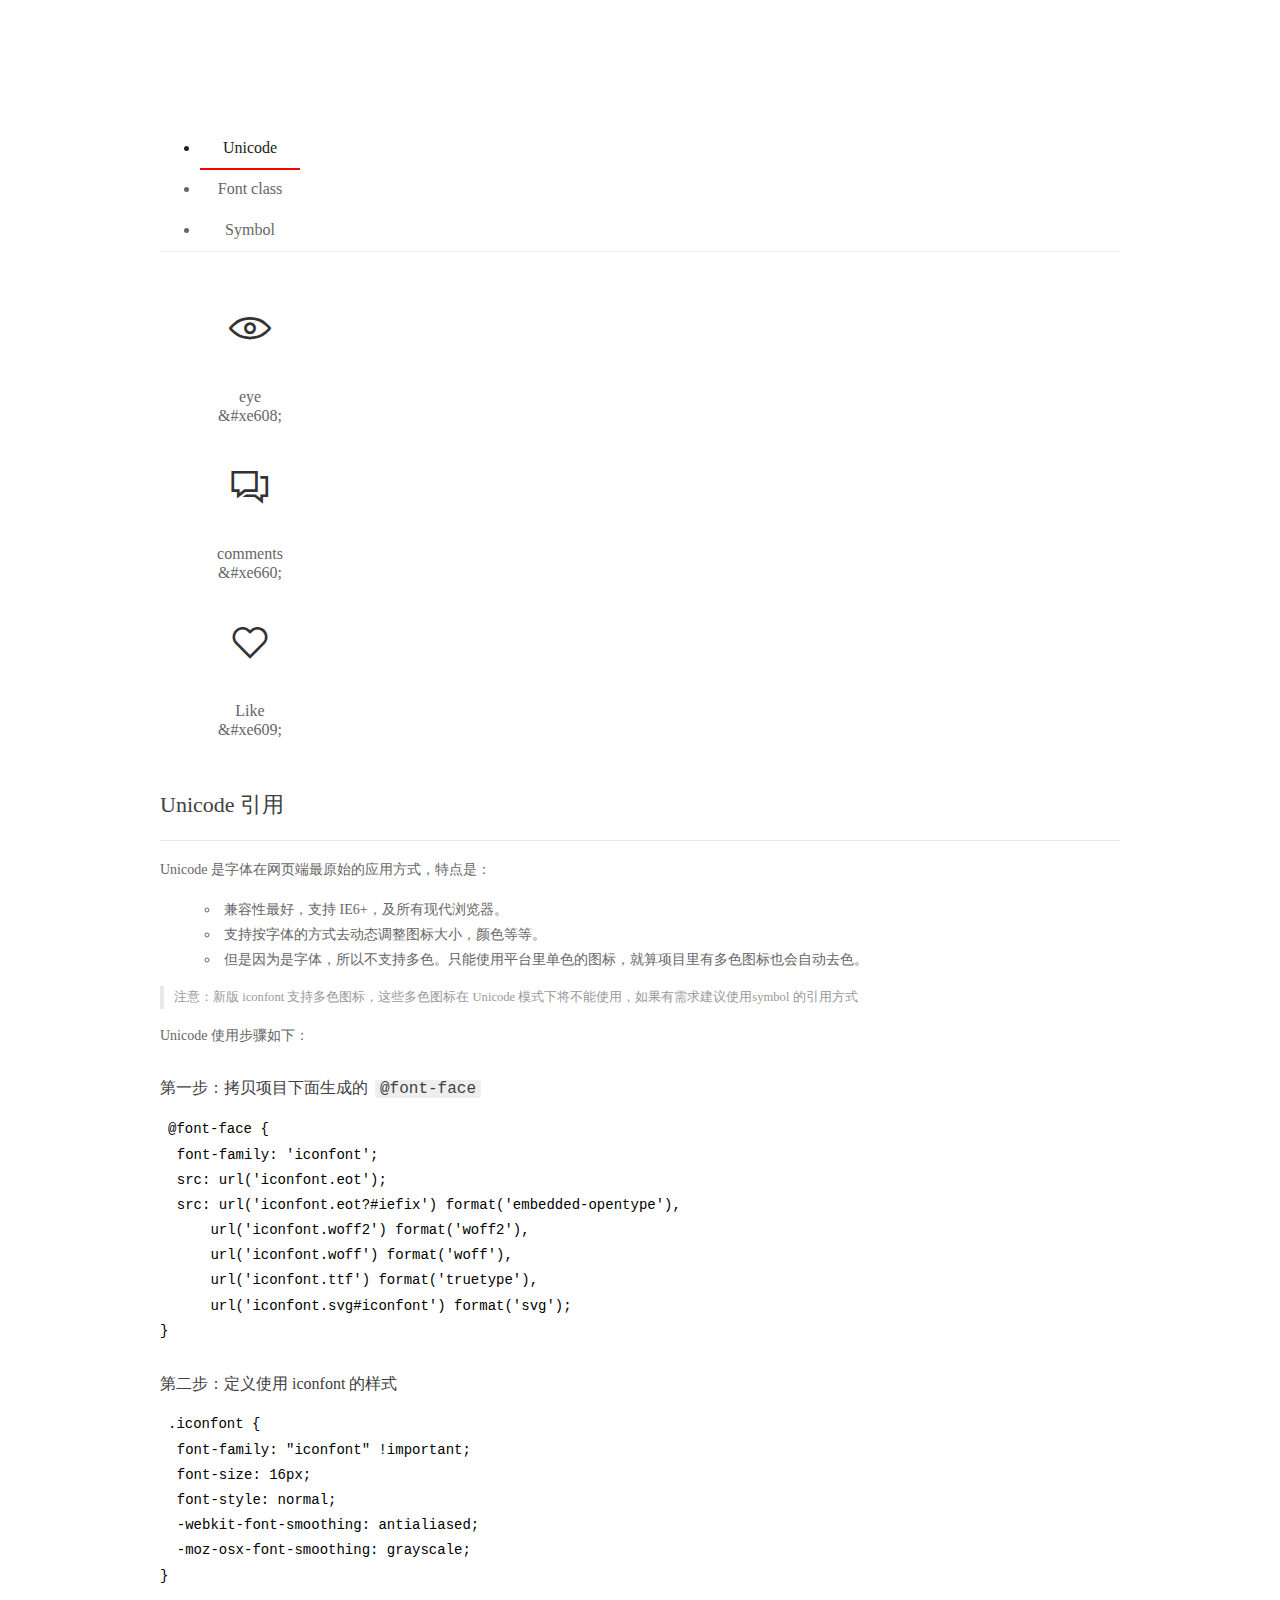
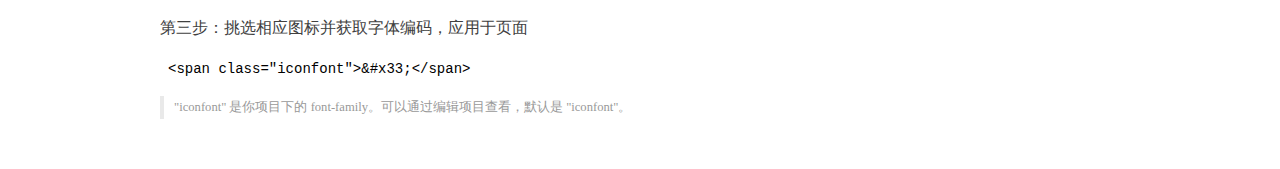
==== assets/fonts/demo_index.html @ 2da34fd3 "第一次提交" ====
<!DOCTYPE html>
<html>
<head>
  <meta charset="utf-8"/>
  <title>IconFont Demo</title>
  <link rel="shortcut icon" href="https://img.alicdn.com/tps/i4/TB1_oz6GVXXXXaFXpXXJDFnIXXX-64-64.ico" type="image/x-icon"/>
  <link rel="stylesheet" href="https://g.alicdn.com/thx/cube/1.3.2/cube.min.css">
  <link rel="stylesheet" href="demo.css">
  <link rel="stylesheet" href="iconfont.css">
  <script src="iconfont.js"></script>
  <!-- jQuery -->
  <script src="https://a1.alicdn.com/oss/uploads/2018/12/26/7bfddb60-08e8-11e9-9b04-53e73bb6408b.js"></script>
  <!-- 代码高亮 -->
  <script src="https://a1.alicdn.com/oss/uploads/2018/12/26/a3f714d0-08e6-11e9-8a15-ebf944d7534c.js"></script>
</head>
<body>
  <div class="main">
    <h1 class="logo"><a href="https://www.iconfont.cn/" title="iconfont 首页" target="_blank">&#xe86b;</a></h1>
    <div class="nav-tabs">
      <ul id="tabs" class="dib-box">
        <li class="dib active"><span>Unicode</span></li>
        <li class="dib"><span>Font class</span></li>
        <li class="dib"><span>Symbol</span></li>
      </ul>
      
    </div>
    <div class="tab-container">
      <div class="content unicode" style="display: block;">
          <ul class="icon_lists dib-box">
          
            <li class="dib">
              <span class="icon iconfont">&#xe608;</span>
                <div class="name">eye</div>
                <div class="code-name">&amp;#xe608;</div>
              </li>
          
            <li class="dib">
              <span class="icon iconfont">&#xe660;</span>
                <div class="name">comments</div>
                <div class="code-name">&amp;#xe660;</div>
              </li>
          
            <li class="dib">
              <span class="icon iconfont">&#xe609;</span>
                <div class="name">Like</div>
                <div class="code-name">&amp;#xe609;</div>
              </li>
          
          </ul>
          <div class="article markdown">
          <h2 id="unicode-">Unicode 引用</h2>
          <hr>

          <p>Unicode 是字体在网页端最原始的应用方式，特点是：</p>
          <ul>
            <li>兼容性最好，支持 IE6+，及所有现代浏览器。</li>
            <li>支持按字体的方式去动态调整图标大小，颜色等等。</li>
            <li>但是因为是字体，所以不支持多色。只能使用平台里单色的图标，就算项目里有多色图标也会自动去色。</li>
          </ul>
          <blockquote>
            <p>注意：新版 iconfont 支持多色图标，这些多色图标在 Unicode 模式下将不能使用，如果有需求建议使用symbol 的引用方式</p>
          </blockquote>
          <p>Unicode 使用步骤如下：</p>
          <h3 id="-font-face">第一步：拷贝项目下面生成的 <code>@font-face</code></h3>
<pre><code class="language-css"
>@font-face {
  font-family: 'iconfont';
  src: url('iconfont.eot');
  src: url('iconfont.eot?#iefix') format('embedded-opentype'),
      url('iconfont.woff2') format('woff2'),
      url('iconfont.woff') format('woff'),
      url('iconfont.ttf') format('truetype'),
      url('iconfont.svg#iconfont') format('svg');
}
</code></pre>
          <h3 id="-iconfont-">第二步：定义使用 iconfont 的样式</h3>
<pre><code class="language-css"
>.iconfont {
  font-family: "iconfont" !important;
  font-size: 16px;
  font-style: normal;
  -webkit-font-smoothing: antialiased;
  -moz-osx-font-smoothing: grayscale;
}
</code></pre>
          <h3 id="-">第三步：挑选相应图标并获取字体编码，应用于页面</h3>
<pre>
<code class="language-html"
>&lt;span class="iconfont"&gt;&amp;#x33;&lt;/span&gt;
</code></pre>
          <blockquote>
            <p>"iconfont" 是你项目下的 font-family。可以通过编辑项目查看，默认是 "iconfont"。</p>
          </blockquote>
          </div>
      </div>
      <div class="content font-class">
        <ul class="icon_lists dib-box">
          
          <li class="dib">
            <span class="icon iconfont icon-eye"></span>
            <div class="name">
              eye
            </div>
            <div class="code-name">.icon-eye
            </div>
          </li>
          
          <li class="dib">
            <span class="icon iconfont icon-comments"></span>
            <div class="name">
              comments
            </div>
            <div class="code-name">.icon-comments
            </div>
          </li>
          
          <li class="dib">
            <span class="icon iconfont icon-Like"></span>
            <div class="name">
              Like
            </div>
            <div class="code-name">.icon-Like
            </div>
          </li>
          
        </ul>
        <div class="article markdown">
        <h2 id="font-class-">font-class 引用</h2>
        <hr>

        <p>font-class 是 Unicode 使用方式的一种变种，主要是解决 Unicode 书写不直观，语意不明确的问题。</p>
        <p>与 Unicode 使用方式相比，具有如下特点：</p>
        <ul>
          <li>兼容性良好，支持 IE8+，及所有现代浏览器。</li>
          <li>相比于 Unicode 语意明确，书写更直观。可以很容易分辨这个 icon 是什么。</li>
          <li>因为使用 class 来定义图标，所以当要替换图标时，只需要修改 class 里面的 Unicode 引用。</li>
          <li>不过因为本质上还是使用的字体，所以多色图标还是不支持的。</li>
        </ul>
        <p>使用步骤如下：</p>
        <h3 id="-fontclass-">第一步：引入项目下面生成的 fontclass 代码：</h3>
<pre><code class="language-html">&lt;link rel="stylesheet" href="./iconfont.css"&gt;
</code></pre>
        <h3 id="-">第二步：挑选相应图标并获取类名，应用于页面：</h3>
<pre><code class="language-html">&lt;span class="iconfont icon-xxx"&gt;&lt;/span&gt;
</code></pre>
        <blockquote>
          <p>"
            iconfont" 是你项目下的 font-family。可以通过编辑项目查看，默认是 "iconfont"。</p>
        </blockquote>
      </div>
      </div>
      <div class="content symbol">
          <ul class="icon_lists dib-box">
          
            <li class="dib">
                <svg class="icon svg-icon" aria-hidden="true">
                  <use xlink:href="#icon-eye"></use>
                </svg>
                <div class="name">eye</div>
                <div class="code-name">#icon-eye</div>
            </li>
          
            <li class="dib">
                <svg class="icon svg-icon" aria-hidden="true">
                  <use xlink:href="#icon-comments"></use>
                </svg>
                <div class="name">comments</div>
                <div class="code-name">#icon-comments</div>
            </li>
          
            <li class="dib">
                <svg class="icon svg-icon" aria-hidden="true">
                  <use xlink:href="#icon-Like"></use>
                </svg>
                <div class="name">Like</div>
                <div class="code-name">#icon-Like</div>
            </li>
          
          </ul>
          <div class="article markdown">
          <h2 id="symbol-">Symbol 引用</h2>
          <hr>

          <p>这是一种全新的使用方式，应该说这才是未来的主流，也是平台目前推荐的用法。相关介绍可以参考这篇<a href="">文章</a>
            这种用法其实是做了一个 SVG 的集合，与另外两种相比具有如下特点：</p>
          <ul>
            <li>支持多色图标了，不再受单色限制。</li>
            <li>通过一些技巧，支持像字体那样，通过 <code>font-size</code>, <code>color</code> 来调整样式。</li>
            <li>兼容性较差，支持 IE9+，及现代浏览器。</li>
            <li>浏览器渲染 SVG 的性能一般，还不如 png。</li>
          </ul>
          <p>使用步骤如下：</p>
          <h3 id="-symbol-">第一步：引入项目下面生成的 symbol 代码：</h3>
<pre><code class="language-html">&lt;script src="./iconfont.js"&gt;&lt;/script&gt;
</code></pre>
          <h3 id="-css-">第二步：加入通用 CSS 代码（引入一次就行）：</h3>
<pre><code class="language-html">&lt;style&gt;
.icon {
  width: 1em;
  height: 1em;
  vertical-align: -0.15em;
  fill: currentColor;
  overflow: hidden;
}
&lt;/style&gt;
</code></pre>
          <h3 id="-">第三步：挑选相应图标并获取类名，应用于页面：</h3>
<pre><code class="language-html">&lt;svg class="icon" aria-hidden="true"&gt;
  &lt;use xlink:href="#icon-xxx"&gt;&lt;/use&gt;
&lt;/svg&gt;
</code></pre>
          </div>
      </div>

    </div>
  </div>
  <script>
  $(document).ready(function () {
      $('.tab-container .content:first').show()

      $('#tabs li').click(function (e) {
        var tabContent = $('.tab-container .content')
        var index = $(this).index()

        if ($(this).hasClass('active')) {
          return
        } else {
          $('#tabs li').removeClass('active')
          $(this).addClass('active')

          tabContent.hide().eq(index).fadeIn()
        }
      })
    })
  </script>
</body>
</html>
---- assets/fonts/demo.css ----
/* Logo 字体 */
@font-face {
  font-family: "iconfont logo";
  src: url('https://at.alicdn.com/t/font_985780_km7mi63cihi.eot?t=1545807318834');
  src: url('https://at.alicdn.com/t/font_985780_km7mi63cihi.eot?t=1545807318834#iefix') format('embedded-opentype'),
    url('https://at.alicdn.com/t/font_985780_km7mi63cihi.woff?t=1545807318834') format('woff'),
    url('https://at.alicdn.com/t/font_985780_km7mi63cihi.ttf?t=1545807318834') format('truetype'),
    url('https://at.alicdn.com/t/font_985780_km7mi63cihi.svg?t=1545807318834#iconfont') format('svg');
}

.logo {
  font-family: "iconfont logo";
  font-size: 160px;
  font-style: normal;
  -webkit-font-smoothing: antialiased;
  -moz-osx-font-smoothing: grayscale;
}

/* tabs */
.nav-tabs {
  position: relative;
}

.nav-tabs .nav-more {
  position: absolute;
  right: 0;
  bottom: 0;
  height: 42px;
  line-height: 42px;
  color: #666;
}

#tabs {
  border-bottom: 1px solid #eee;
}

#tabs li {
  cursor: pointer;
  width: 100px;
  height: 40px;
  line-height: 40px;
  text-align: center;
  font-size: 16px;
  border-bottom: 2px solid transparent;
  position: relative;
  z-index: 1;
  margin-bottom: -1px;
  color: #666;
}


#tabs .active {
  border-bottom-color: #f00;
  color: #222;
}

.tab-container .content {
  display: none;
}

/* 页面布局 */
.main {
  padding: 30px 100px;
  width: 960px;
  margin: 0 auto;
}

.main .logo {
  color: #333;
  text-align: left;
  margin-bottom: 30px;
  line-height: 1;
  height: 110px;
  margin-top: -50px;
  overflow: hidden;
  *zoom: 1;
}

.main .logo a {
  font-size: 160px;
  color: #333;
}

.helps {
  margin-top: 40px;
}

.helps pre {
  padding: 20px;
  margin: 10px 0;
  border: solid 1px #e7e1cd;
  background-color: #fffdef;
  overflow: auto;
}

.icon_lists {
  width: 100% !important;
  overflow: hidden;
  *zoom: 1;
}

.icon_lists li {
  width: 100px;
  margin-bottom: 10px;
  margin-right: 20px;
  text-align: center;
  list-style: none !important;
  cursor: default;
}

.icon_lists li .code-name {
  line-height: 1.2;
}

.icon_lists .icon {
  display: block;
  height: 100px;
  line-height: 100px;
  font-size: 42px;
  margin: 10px auto;
  color: #333;
  -webkit-transition: font-size 0.25s linear, width 0.25s linear;
  -moz-transition: font-size 0.25s linear, width 0.25s linear;
  transition: font-size 0.25s linear, width 0.25s linear;
}

.icon_lists .icon:hover {
  font-size: 100px;
}

.icon_lists .svg-icon {
  /* 通过设置 font-size 来改变图标大小 */
  width: 1em;
  /* 图标和文字相邻时，垂直对齐 */
  vertical-align: -0.15em;
  /* 通过设置 color 来改变 SVG 的颜色/fill */
  fill: currentColor;
  /* path 和 stroke 溢出 viewBox 部分在 IE 下会显示
      normalize.css 中也包含这行 */
  overflow: hidden;
}

.icon_lists li .name,
.icon_lists li .code-name {
  color: #666;
}

/* markdown 样式 */
.markdown {
  color: #666;
  font-size: 14px;
  line-height: 1.8;
}

.highlight {
  line-height: 1.5;
}

.markdown img {
  vertical-align: middle;
  max-width: 100%;
}

.markdown h1 {
  color: #404040;
  font-weight: 500;
  line-height: 40px;
  margin-bottom: 24px;
}

.markdown h2,
.markdown h3,
.markdown h4,
.markdown h5,
.markdown h6 {
  color: #404040;
  margin: 1.6em 0 0.6em 0;
  font-weight: 500;
  clear: both;
}

.markdown h1 {
  font-size: 28px;
}

.markdown h2 {
  font-size: 22px;
}

.markdown h3 {
  font-size: 16px;
}

.markdown h4 {
  font-size: 14px;
}

.markdown h5 {
  font-size: 12px;
}

.markdown h6 {
  font-size: 12px;
}

.markdown hr {
  height: 1px;
  border: 0;
  background: #e9e9e9;
  margin: 16px 0;
  clear: both;
}

.markdown p {
  margin: 1em 0;
}

.markdown>p,
.markdown>blockquote,
.markdown>.highlight,
.markdown>ol,
.markdown>ul {
  width: 80%;
}

.markdown ul>li {
  list-style: circle;
}

.markdown>ul li,
.markdown blockquote ul>li {
  margin-left: 20px;
  padding-left: 4px;
}

.markdown>ul li p,
.markdown>ol li p {
  margin: 0.6em 0;
}

.markdown ol>li {
  list-style: decimal;
}

.markdown>ol li,
.markdown blockquote ol>li {
  margin-left: 20px;
  padding-left: 4px;
}

.markdown code {
  margin: 0 3px;
  padding: 0 5px;
  background: #eee;
  border-radius: 3px;
}

.markdown strong,
.markdown b {
  font-weight: 600;
}

.markdown>table {
  border-collapse: collapse;
  border-spacing: 0px;
  empty-cells: show;
  border: 1px solid #e9e9e9;
  width: 95%;
  margin-bottom: 24px;
}

.markdown>table th {
  white-space: nowrap;
  color: #333;
  font-weight: 600;
}

.markdown>table th,
.markdown>table td {
  border: 1px solid #e9e9e9;
  padding: 8px 16px;
  text-align: left;
}

.markdown>table th {
  background: #F7F7F7;
}

.markdown blockquote {
  font-size: 90%;
  color: #999;
  border-left: 4px solid #e9e9e9;
  padding-left: 0.8em;
  margin: 1em 0;
}

.markdown blockquote p {
  margin: 0;
}

.markdown .anchor {
  opacity: 0;
  transition: opacity 0.3s ease;
  margin-left: 8px;
}

.markdown .waiting {
  color: #ccc;
}

.markdown h1:hover .anchor,
.markdown h2:hover .anchor,
.markdown h3:hover .anchor,
.markdown h4:hover .anchor,
.markdown h5:hover .anchor,
.markdown h6:hover .anchor {
  opacity: 1;
  display: inline-block;
}

.markdown>br,
.markdown>p>br {
  clear: both;
}


.hljs {
  display: block;
  background: white;
  padding: 0.5em;
  color: #333333;
  overflow-x: auto;
}

.hljs-comment,
.hljs-meta {
  color: #969896;
}

.hljs-string,
.hljs-variable,
.hljs-template-variable,
.hljs-strong,
.hljs-emphasis,
.hljs-quote {
  color: #df5000;
}

.hljs-keyword,
.hljs-selector-tag,
.hljs-type {
  color: #a71d5d;
}

.hljs-literal,
.hljs-symbol,
.hljs-bullet,
.hljs-attribute {
  color: #0086b3;
}

.hljs-section,
.hljs-name {
  color: #63a35c;
}

.hljs-tag {
  color: #333333;
}

.hljs-title,
.hljs-attr,
.hljs-selector-id,
.hljs-selector-class,
.hljs-selector-attr,
.hljs-selector-pseudo {
  color: #795da3;
}

.hljs-addition {
  color: #55a532;
  background-color: #eaffea;
}

.hljs-deletion {
  color: #bd2c00;
  background-color: #ffecec;
}

.hljs-link {
  text-decoration: underline;
}

/* 代码高亮 */
/* PrismJS 1.15.0
https://prismjs.com/download.html#themes=prism&languages=markup+css+clike+javascript */
/**
 * prism.js default theme for JavaScript, CSS and HTML
 * Based on dabblet (http://dabblet.com)
 * @author Lea Verou
 */
code[class*="language-"],
pre[class*="language-"] {
  color: black;
  background: none;
  text-shadow: 0 1px white;
  font-family: Consolas, Monaco, 'Andale Mono', 'Ubuntu Mono', monospace;
  text-align: left;
  white-space: pre;
  word-spacing: normal;
  word-break: normal;
  word-wrap: normal;
  line-height: 1.5;

  -moz-tab-size: 4;
  -o-tab-size: 4;
  tab-size: 4;

  -webkit-hyphens: none;
  -moz-hyphens: none;
  -ms-hyphens: none;
  hyphens: none;
}

pre[class*="language-"]::-moz-selection,
pre[class*="language-"] ::-moz-selection,
code[class*="language-"]::-moz-selection,
code[class*="language-"] ::-moz-selection {
  text-shadow: none;
  background: #b3d4fc;
}

pre[class*="language-"]::selection,
pre[class*="language-"] ::selection,
code[class*="language-"]::selection,
code[class*="language-"] ::selection {
  text-shadow: none;
  background: #b3d4fc;
}

@media print {

  code[class*="language-"],
  pre[class*="language-"] {
    text-shadow: none;
  }
}

/* Code blocks */
pre[class*="language-"] {
  padding: 1em;
  margin: .5em 0;
  overflow: auto;
}

:not(pre)>code[class*="language-"],
pre[class*="language-"] {
  background: #f5f2f0;
}

/* Inline code */
:not(pre)>code[class*="language-"] {
  padding: .1em;
  border-radius: .3em;
  white-space: normal;
}

.token.comment,
.token.prolog,
.token.doctype,
.token.cdata {
  color: slategray;
}

.token.punctuation {
  color: #999;
}

.namespace {
  opacity: .7;
}

.token.property,
.token.tag,
.token.boolean,
.token.number,
.token.constant,
.token.symbol,
.token.deleted {
  color: #905;
}

.token.selector,
.token.attr-name,
.token.string,
.token.char,
.token.builtin,
.token.inserted {
  color: #690;
}

.token.operator,
.token.entity,
.token.url,
.language-css .token.string,
.style .token.string {
  color: #9a6e3a;
  background: hsla(0, 0%, 100%, .5);
}

.token.atrule,
.token.attr-value,
.token.keyword {
  color: #07a;
}

.token.function,
.token.class-name {
  color: #DD4A68;
}

.token.regex,
.token.important,
.token.variable {
  color: #e90;
}

.token.important,
.token.bold {
  font-weight: bold;
}

.token.italic {
  font-style: italic;
}

.token.entity {
  cursor: help;
}
---- assets/fonts/iconfont.css ----
@font-face {font-family: "iconfont";
  src: url('iconfont.eot?t=1608879744241'); /* IE9 */
  src: url('iconfont.eot?t=1608879744241#iefix') format('embedded-opentype'), /* IE6-IE8 */
  url('[data-uri]') format('woff2'),
  url('iconfont.woff?t=1608879744241') format('woff'),
  url('iconfont.ttf?t=1608879744241') format('truetype'), /* chrome, firefox, opera, Safari, Android, iOS 4.2+ */
  url('iconfont.svg?t=1608879744241#iconfont') format('svg'); /* iOS 4.1- */
}

.iconfont {
  font-family: "iconfont" !important;
  font-size: 16px;
  font-style: normal;
  -webkit-font-smoothing: antialiased;
  -moz-osx-font-smoothing: grayscale;
}

.icon-eye:before {
  content: "\e608";
}

.icon-comments:before {
  content: "\e660";
}

.icon-Like:before {
  content: "\e609";
}
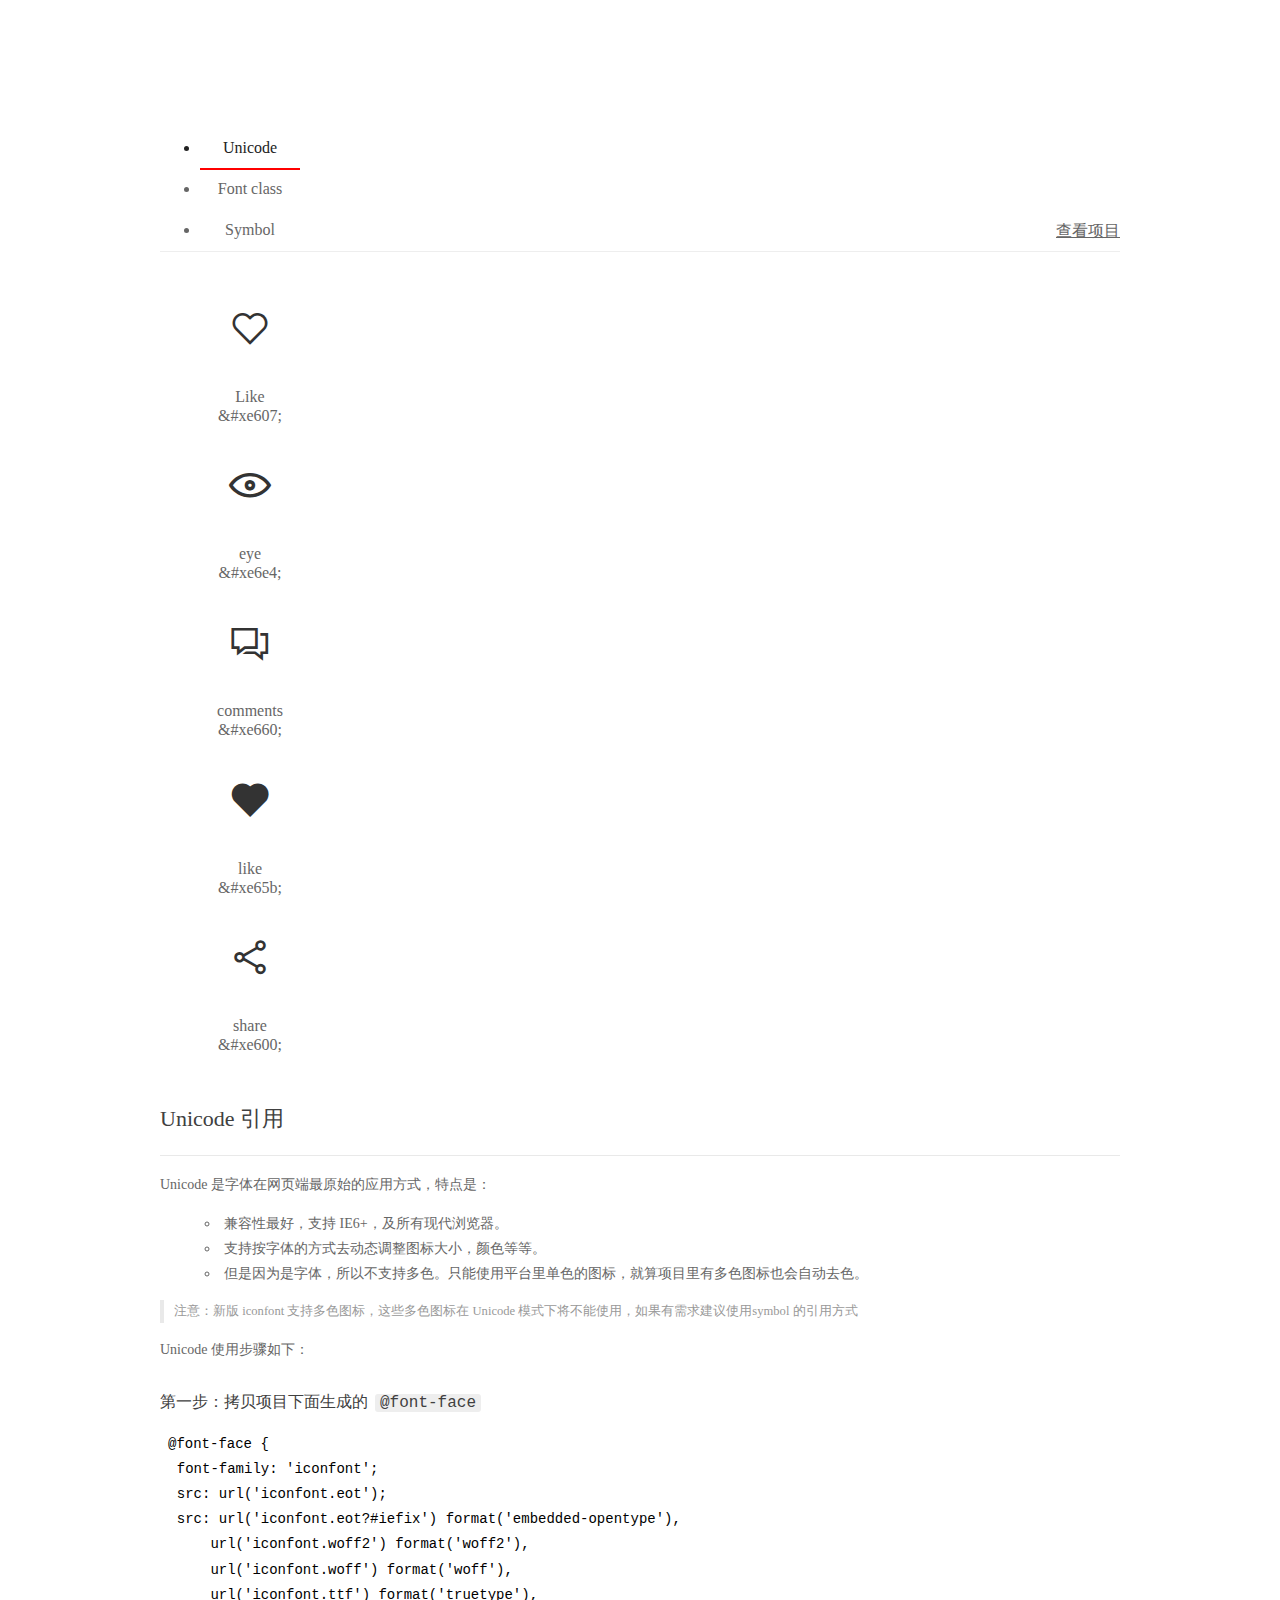
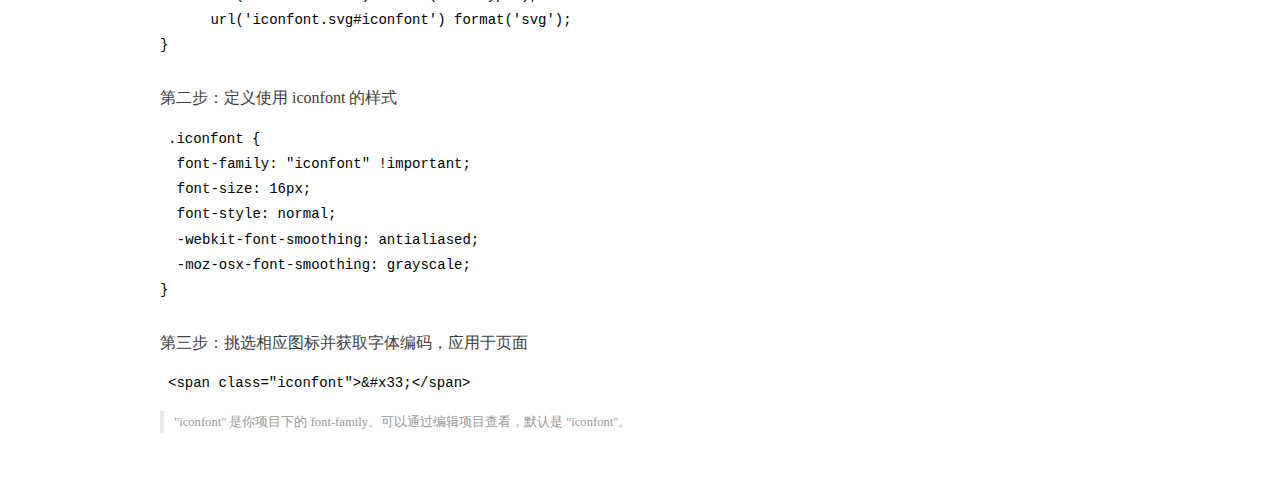
==== commit ca1026ee: "修改图标等等" ====
--- a/assets/fonts/demo_index.html
+++ b/assets/fonts/demo_index.html
@@ -3,7 +3,8 @@
 <head>
   <meta charset="utf-8"/>
   <title>IconFont Demo</title>
-  <link rel="shortcut icon" href="https://img.alicdn.com/tps/i4/TB1_oz6GVXXXXaFXpXXJDFnIXXX-64-64.ico" type="image/x-icon"/>
+  <link rel="shortcut icon" href="//img.alicdn.com/imgextra/i2/O1CN01ZyAlrn1MwaMhqz36G_!!6000000001499-73-tps-64-64.ico" type="image/x-icon"/>
+  <link rel="icon" type="image/svg+xml" href="//img.alicdn.com/imgextra/i4/O1CN01EYTRnJ297D6vehehJ_!!6000000008020-55-tps-64-64.svg"/>
   <link rel="stylesheet" href="https://g.alicdn.com/thx/cube/1.3.2/cube.min.css">
   <link rel="stylesheet" href="demo.css">
   <link rel="stylesheet" href="iconfont.css">
@@ -23,15 +24,23 @@
         <li class="dib"><span>Symbol</span></li>
       </ul>
       
+      <a href="https://www.iconfont.cn/manage/index?manage_type=myprojects&projectId=2456921" target="_blank" class="nav-more">查看项目</a>
+      
     </div>
     <div class="tab-container">
       <div class="content unicode" style="display: block;">
           <ul class="icon_lists dib-box">
           
             <li class="dib">
-              <span class="icon iconfont">&#xe608;</span>
+              <span class="icon iconfont">&#xe607;</span>
+                <div class="name">Like</div>
+                <div class="code-name">&amp;#xe607;</div>
+              </li>
+          
+            <li class="dib">
+              <span class="icon iconfont">&#xe6e4;</span>
                 <div class="name">eye</div>
-                <div class="code-name">&amp;#xe608;</div>
+                <div class="code-name">&amp;#xe6e4;</div>
               </li>
           
             <li class="dib">
@@ -41,9 +50,15 @@
               </li>
           
             <li class="dib">
-              <span class="icon iconfont">&#xe609;</span>
-                <div class="name">Like</div>
-                <div class="code-name">&amp;#xe609;</div>
+              <span class="icon iconfont">&#xe65b;</span>
+                <div class="name">like</div>
+                <div class="code-name">&amp;#xe65b;</div>
+              </li>
+          
+            <li class="dib">
+              <span class="icon iconfont">&#xe600;</span>
+                <div class="name">share</div>
+                <div class="code-name">&amp;#xe600;</div>
               </li>
           
           </ul>
@@ -97,6 +112,15 @@
         <ul class="icon_lists dib-box">
           
           <li class="dib">
+            <span class="icon iconfont icon-Like"></span>
+            <div class="name">
+              Like
+            </div>
+            <div class="code-name">.icon-Like
+            </div>
+          </li>
+          
+          <li class="dib">
             <span class="icon iconfont icon-eye"></span>
             <div class="name">
               eye
@@ -115,11 +139,20 @@
           </li>
           
           <li class="dib">
-            <span class="icon iconfont icon-Like"></span>
-            <div class="name">
-              Like
-            </div>
-            <div class="code-name">.icon-Like
+            <span class="icon iconfont icon-like_1"></span>
+            <div class="name">
+              like
+            </div>
+            <div class="code-name">.icon-like_1
+            </div>
+          </li>
+          
+          <li class="dib">
+            <span class="icon iconfont icon-share"></span>
+            <div class="name">
+              share
+            </div>
+            <div class="code-name">.icon-share
             </div>
           </li>
           
@@ -154,6 +187,14 @@
           
             <li class="dib">
                 <svg class="icon svg-icon" aria-hidden="true">
+                  <use xlink:href="#icon-Like"></use>
+                </svg>
+                <div class="name">Like</div>
+                <div class="code-name">#icon-Like</div>
+            </li>
+          
+            <li class="dib">
+                <svg class="icon svg-icon" aria-hidden="true">
                   <use xlink:href="#icon-eye"></use>
                 </svg>
                 <div class="name">eye</div>
@@ -170,10 +211,18 @@
           
             <li class="dib">
                 <svg class="icon svg-icon" aria-hidden="true">
-                  <use xlink:href="#icon-Like"></use>
-                </svg>
-                <div class="name">Like</div>
-                <div class="code-name">#icon-Like</div>
+                  <use xlink:href="#icon-like_1"></use>
+                </svg>
+                <div class="name">like</div>
+                <div class="code-name">#icon-like_1</div>
+            </li>
+          
+            <li class="dib">
+                <svg class="icon svg-icon" aria-hidden="true">
+                  <use xlink:href="#icon-share"></use>
+                </svg>
+                <div class="name">share</div>
+                <div class="code-name">#icon-share</div>
             </li>
           
           </ul>
--- a/assets/fonts/iconfont.css
+++ b/assets/fonts/iconfont.css
@@ -1,10 +1,10 @@
 @font-face {font-family: "iconfont";
-  src: url('iconfont.eot?t=1608879744241'); /* IE9 */
-  src: url('iconfont.eot?t=1608879744241#iefix') format('embedded-opentype'), /* IE6-IE8 */
-  url('[data-uri]') format('woff2'),
-  url('iconfont.woff?t=1608879744241') format('woff'),
-  url('iconfont.ttf?t=1608879744241') format('truetype'), /* chrome, firefox, opera, Safari, Android, iOS 4.2+ */
-  url('iconfont.svg?t=1608879744241#iconfont') format('svg'); /* iOS 4.1- */
+  src: url('iconfont.eot?t=1617171184835'); /* IE9 */
+  src: url('iconfont.eot?t=1617171184835#iefix') format('embedded-opentype'), /* IE6-IE8 */
+  url('[data-uri]') format('woff2'),
+  url('iconfont.woff?t=1617171184835') format('woff'),
+  url('iconfont.ttf?t=1617171184835') format('truetype'), /* chrome, firefox, opera, Safari, Android, iOS 4.2+ */
+  url('iconfont.svg?t=1617171184835#iconfont') format('svg'); /* iOS 4.1- */
 }
 
 .iconfont {
@@ -15,15 +15,23 @@
   -moz-osx-font-smoothing: grayscale;
 }
 
+.icon-Like:before {
+  content: "\e607";
+}
+
 .icon-eye:before {
-  content: "\e608";
+  content: "\e6e4";
 }
 
 .icon-comments:before {
   content: "\e660";
 }
 
-.icon-Like:before {
-  content: "\e609";
+.icon-like_1:before {
+  content: "\e65b";
 }
 
+.icon-share:before {
+  content: "\e600";
+}
+
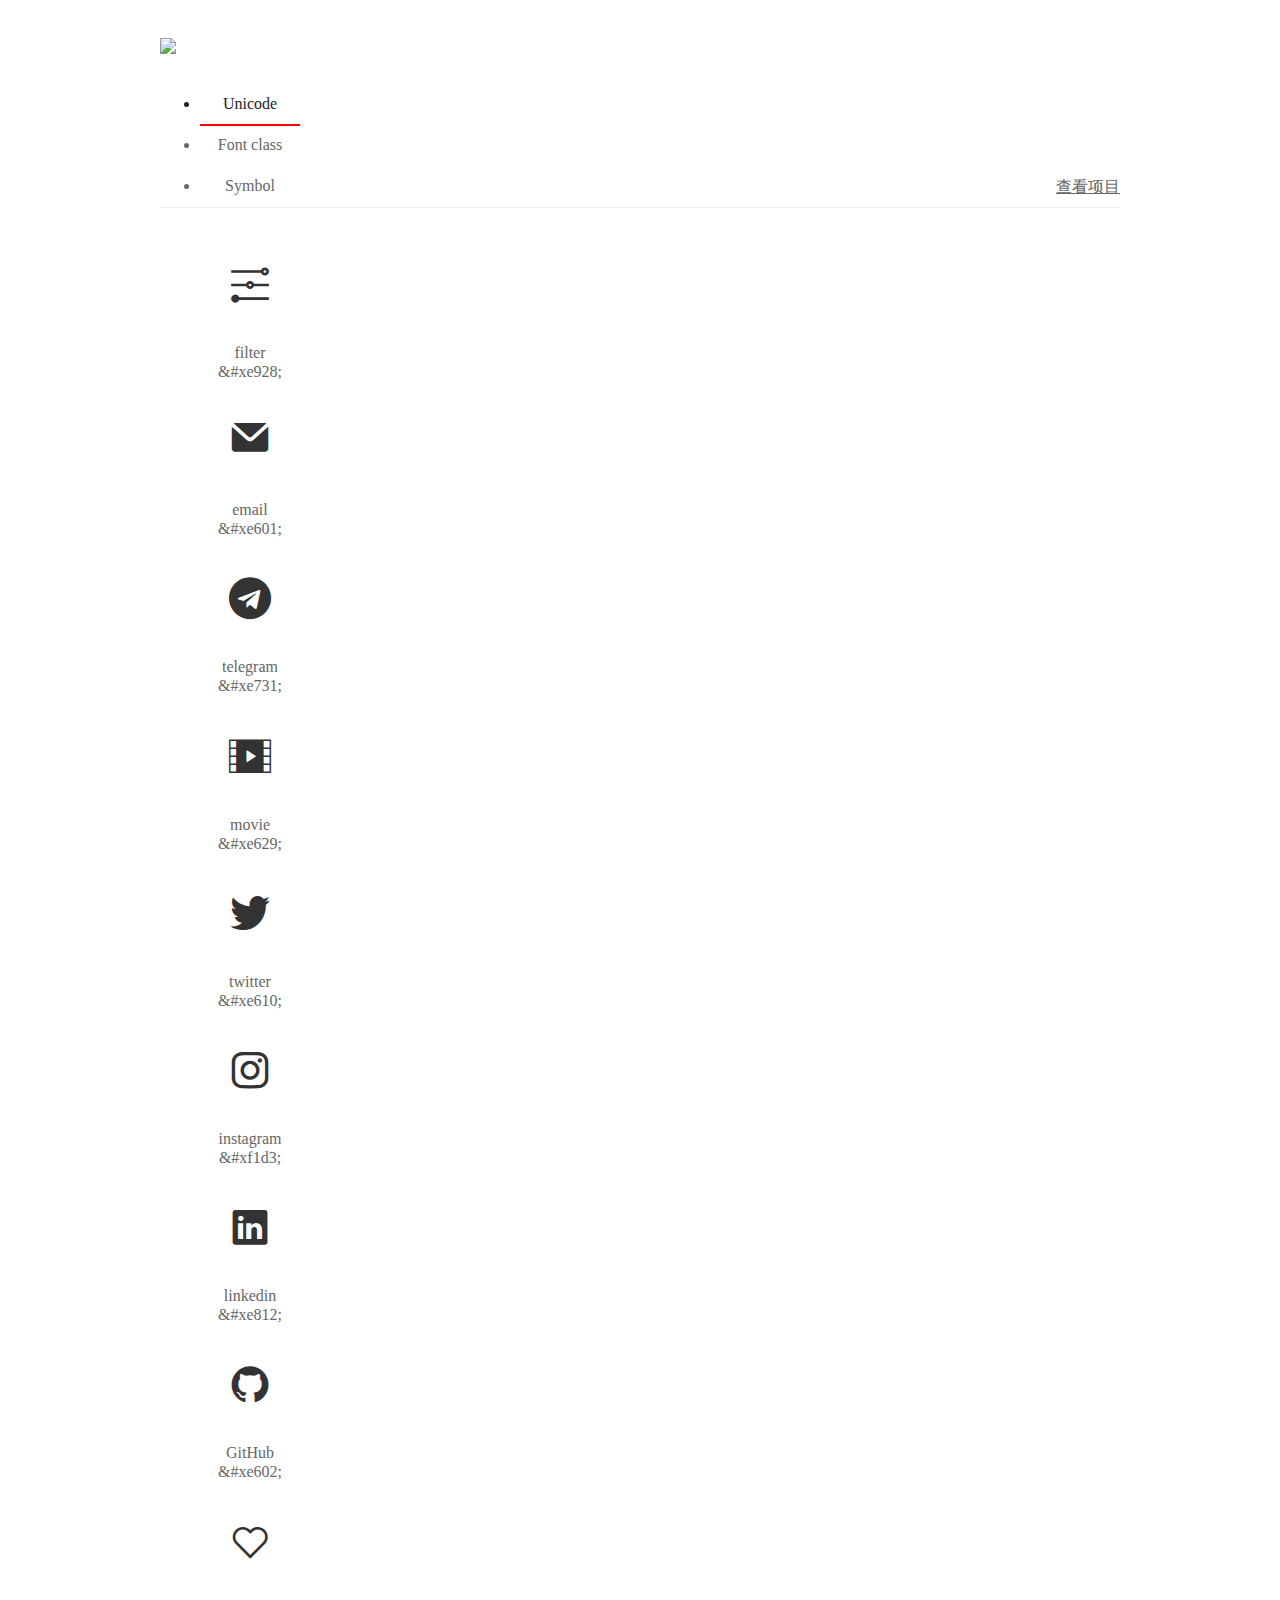
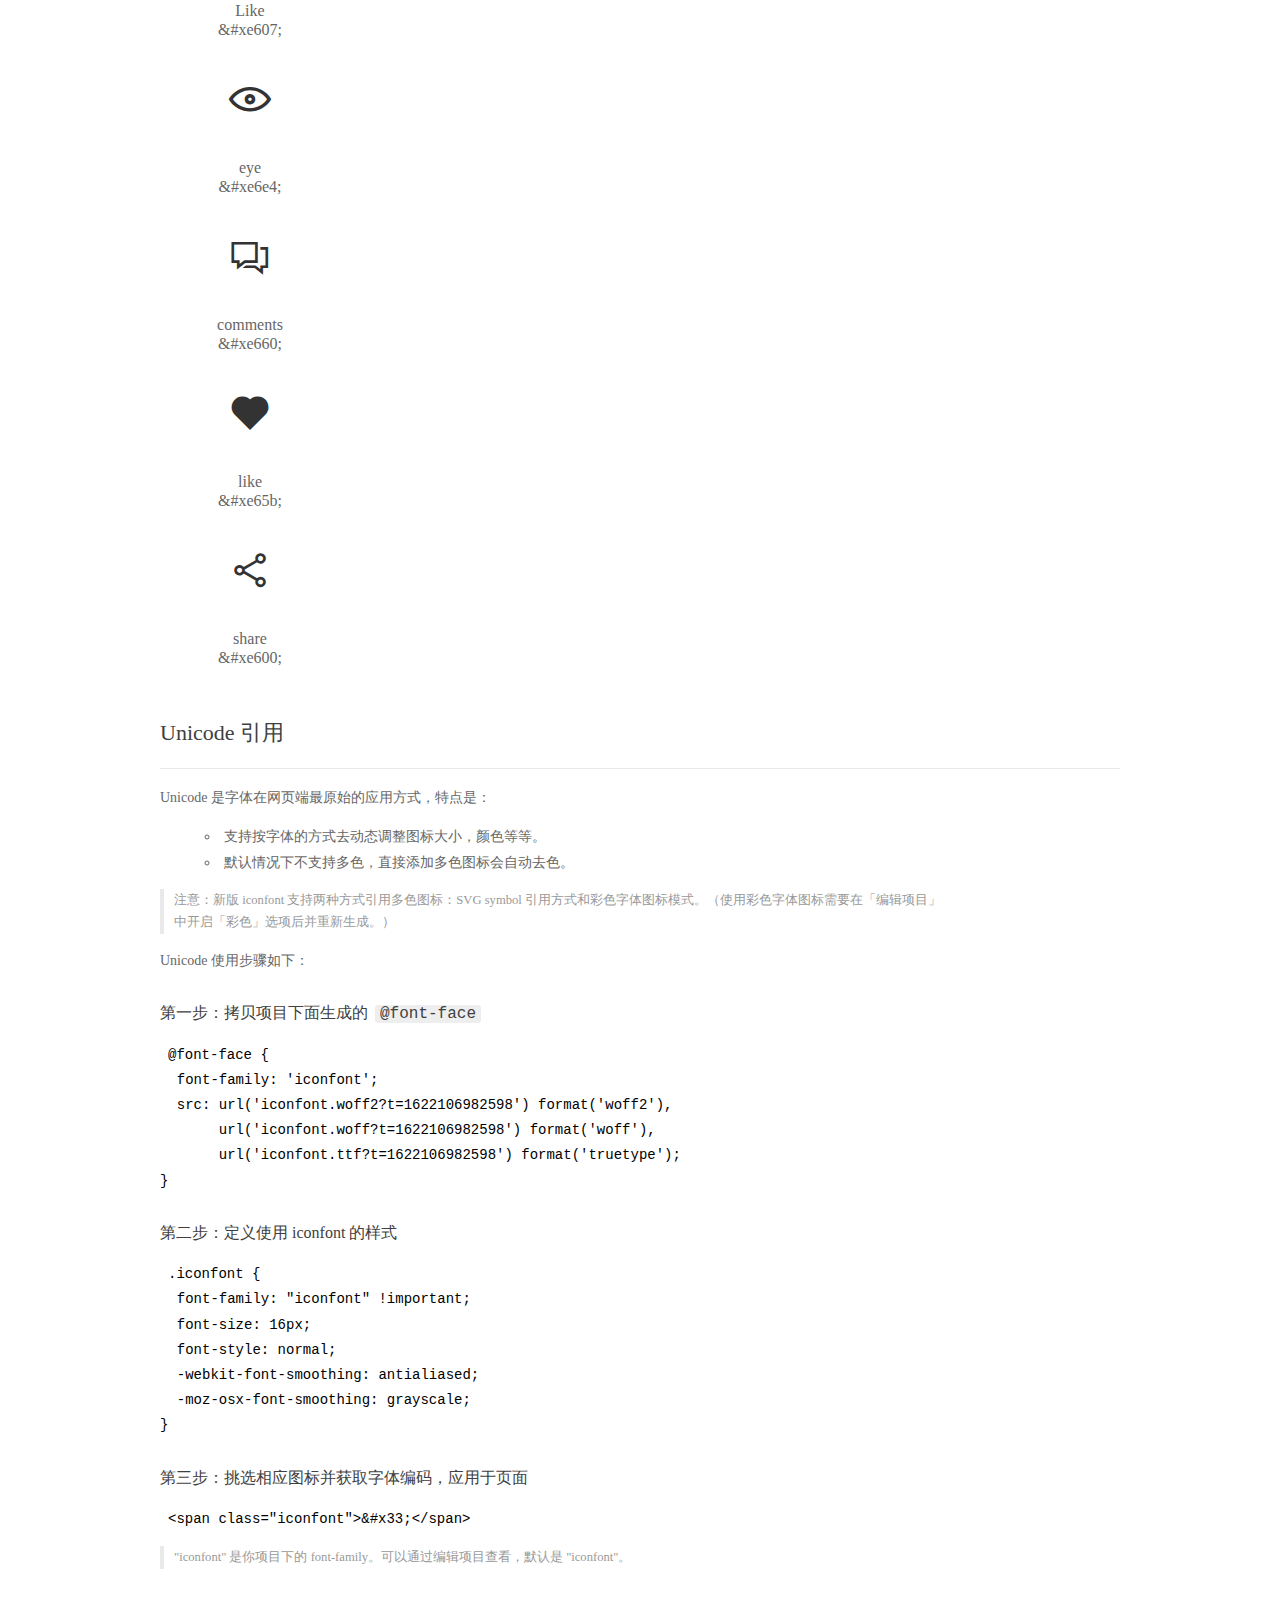
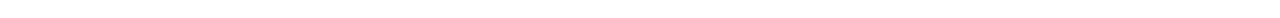
==== commit 64c26792: "修改部分图标及添加关于页面部分功能" ====
--- a/assets/fonts/demo_index.html
+++ b/assets/fonts/demo_index.html
@@ -2,7 +2,7 @@
 <html>
 <head>
   <meta charset="utf-8"/>
-  <title>IconFont Demo</title>
+  <title>iconfont Demo</title>
   <link rel="shortcut icon" href="//img.alicdn.com/imgextra/i2/O1CN01ZyAlrn1MwaMhqz36G_!!6000000001499-73-tps-64-64.ico" type="image/x-icon"/>
   <link rel="icon" type="image/svg+xml" href="//img.alicdn.com/imgextra/i4/O1CN01EYTRnJ297D6vehehJ_!!6000000008020-55-tps-64-64.svg"/>
   <link rel="stylesheet" href="https://g.alicdn.com/thx/cube/1.3.2/cube.min.css">
@@ -13,10 +13,33 @@
   <script src="https://a1.alicdn.com/oss/uploads/2018/12/26/7bfddb60-08e8-11e9-9b04-53e73bb6408b.js"></script>
   <!-- 代码高亮 -->
   <script src="https://a1.alicdn.com/oss/uploads/2018/12/26/a3f714d0-08e6-11e9-8a15-ebf944d7534c.js"></script>
+  <style>
+    .main .logo {
+      margin-top: 0;
+      height: auto;
+    }
+
+    .main .logo a {
+      display: flex;
+      align-items: center;
+    }
+
+    .main .logo .sub-title {
+      margin-left: 0.5em;
+      font-size: 22px;
+      color: #fff;
+      background: linear-gradient(-45deg, #3967FF, #B500FE);
+      -webkit-background-clip: text;
+      -webkit-text-fill-color: transparent;
+    }
+  </style>
 </head>
 <body>
   <div class="main">
-    <h1 class="logo"><a href="https://www.iconfont.cn/" title="iconfont 首页" target="_blank">&#xe86b;</a></h1>
+    <h1 class="logo"><a href="https://www.iconfont.cn/" title="iconfont 首页" target="_blank">
+      <img width="200" src="https://img.alicdn.com/imgextra/i3/O1CN01Mn65HV1FfSEzR6DKv_!!6000000000514-55-tps-228-59.svg">
+      
+    </a></h1>
     <div class="nav-tabs">
       <ul id="tabs" class="dib-box">
         <li class="dib active"><span>Unicode</span></li>
@@ -32,6 +55,54 @@
           <ul class="icon_lists dib-box">
           
             <li class="dib">
+              <span class="icon iconfont">&#xe928;</span>
+                <div class="name">filter</div>
+                <div class="code-name">&amp;#xe928;</div>
+              </li>
+          
+            <li class="dib">
+              <span class="icon iconfont">&#xe601;</span>
+                <div class="name">email</div>
+                <div class="code-name">&amp;#xe601;</div>
+              </li>
+          
+            <li class="dib">
+              <span class="icon iconfont">&#xe731;</span>
+                <div class="name">telegram</div>
+                <div class="code-name">&amp;#xe731;</div>
+              </li>
+          
+            <li class="dib">
+              <span class="icon iconfont">&#xe629;</span>
+                <div class="name">movie</div>
+                <div class="code-name">&amp;#xe629;</div>
+              </li>
+          
+            <li class="dib">
+              <span class="icon iconfont">&#xe610;</span>
+                <div class="name">twitter</div>
+                <div class="code-name">&amp;#xe610;</div>
+              </li>
+          
+            <li class="dib">
+              <span class="icon iconfont">&#xf1d3;</span>
+                <div class="name">instagram</div>
+                <div class="code-name">&amp;#xf1d3;</div>
+              </li>
+          
+            <li class="dib">
+              <span class="icon iconfont">&#xe812;</span>
+                <div class="name">linkedin</div>
+                <div class="code-name">&amp;#xe812;</div>
+              </li>
+          
+            <li class="dib">
+              <span class="icon iconfont">&#xe602;</span>
+                <div class="name">GitHub</div>
+                <div class="code-name">&amp;#xe602;</div>
+              </li>
+          
+            <li class="dib">
               <span class="icon iconfont">&#xe607;</span>
                 <div class="name">Like</div>
                 <div class="code-name">&amp;#xe607;</div>
@@ -68,24 +139,20 @@
 
           <p>Unicode 是字体在网页端最原始的应用方式，特点是：</p>
           <ul>
-            <li>兼容性最好，支持 IE6+，及所有现代浏览器。</li>
             <li>支持按字体的方式去动态调整图标大小，颜色等等。</li>
-            <li>但是因为是字体，所以不支持多色。只能使用平台里单色的图标，就算项目里有多色图标也会自动去色。</li>
+            <li>默认情况下不支持多色，直接添加多色图标会自动去色。</li>
           </ul>
           <blockquote>
-            <p>注意：新版 iconfont 支持多色图标，这些多色图标在 Unicode 模式下将不能使用，如果有需求建议使用symbol 的引用方式</p>
+            <p>注意：新版 iconfont 支持两种方式引用多色图标：SVG symbol 引用方式和彩色字体图标模式。（使用彩色字体图标需要在「编辑项目」中开启「彩色」选项后并重新生成。）</p>
           </blockquote>
           <p>Unicode 使用步骤如下：</p>
           <h3 id="-font-face">第一步：拷贝项目下面生成的 <code>@font-face</code></h3>
 <pre><code class="language-css"
 >@font-face {
   font-family: 'iconfont';
-  src: url('iconfont.eot');
-  src: url('iconfont.eot?#iefix') format('embedded-opentype'),
-      url('iconfont.woff2') format('woff2'),
-      url('iconfont.woff') format('woff'),
-      url('iconfont.ttf') format('truetype'),
-      url('iconfont.svg#iconfont') format('svg');
+  src: url('iconfont.woff2?t=1622106982598') format('woff2'),
+       url('iconfont.woff?t=1622106982598') format('woff'),
+       url('iconfont.ttf?t=1622106982598') format('truetype');
 }
 </code></pre>
           <h3 id="-iconfont-">第二步：定义使用 iconfont 的样式</h3>
@@ -112,6 +179,78 @@
         <ul class="icon_lists dib-box">
           
           <li class="dib">
+            <span class="icon iconfont icon-filter"></span>
+            <div class="name">
+              filter
+            </div>
+            <div class="code-name">.icon-filter
+            </div>
+          </li>
+          
+          <li class="dib">
+            <span class="icon iconfont icon-email"></span>
+            <div class="name">
+              email
+            </div>
+            <div class="code-name">.icon-email
+            </div>
+          </li>
+          
+          <li class="dib">
+            <span class="icon iconfont icon-telegram"></span>
+            <div class="name">
+              telegram
+            </div>
+            <div class="code-name">.icon-telegram
+            </div>
+          </li>
+          
+          <li class="dib">
+            <span class="icon iconfont icon-movie"></span>
+            <div class="name">
+              movie
+            </div>
+            <div class="code-name">.icon-movie
+            </div>
+          </li>
+          
+          <li class="dib">
+            <span class="icon iconfont icon-twitter"></span>
+            <div class="name">
+              twitter
+            </div>
+            <div class="code-name">.icon-twitter
+            </div>
+          </li>
+          
+          <li class="dib">
+            <span class="icon iconfont icon-instagram"></span>
+            <div class="name">
+              instagram
+            </div>
+            <div class="code-name">.icon-instagram
+            </div>
+          </li>
+          
+          <li class="dib">
+            <span class="icon iconfont icon-linkedin"></span>
+            <div class="name">
+              linkedin
+            </div>
+            <div class="code-name">.icon-linkedin
+            </div>
+          </li>
+          
+          <li class="dib">
+            <span class="icon iconfont icon-GitHub"></span>
+            <div class="name">
+              GitHub
+            </div>
+            <div class="code-name">.icon-GitHub
+            </div>
+          </li>
+          
+          <li class="dib">
             <span class="icon iconfont icon-Like"></span>
             <div class="name">
               Like
@@ -164,10 +303,8 @@
         <p>font-class 是 Unicode 使用方式的一种变种，主要是解决 Unicode 书写不直观，语意不明确的问题。</p>
         <p>与 Unicode 使用方式相比，具有如下特点：</p>
         <ul>
-          <li>兼容性良好，支持 IE8+，及所有现代浏览器。</li>
           <li>相比于 Unicode 语意明确，书写更直观。可以很容易分辨这个 icon 是什么。</li>
           <li>因为使用 class 来定义图标，所以当要替换图标时，只需要修改 class 里面的 Unicode 引用。</li>
-          <li>不过因为本质上还是使用的字体，所以多色图标还是不支持的。</li>
         </ul>
         <p>使用步骤如下：</p>
         <h3 id="-fontclass-">第一步：引入项目下面生成的 fontclass 代码：</h3>
@@ -184,6 +321,70 @@
       </div>
       <div class="content symbol">
           <ul class="icon_lists dib-box">
+          
+            <li class="dib">
+                <svg class="icon svg-icon" aria-hidden="true">
+                  <use xlink:href="#icon-filter"></use>
+                </svg>
+                <div class="name">filter</div>
+                <div class="code-name">#icon-filter</div>
+            </li>
+          
+            <li class="dib">
+                <svg class="icon svg-icon" aria-hidden="true">
+                  <use xlink:href="#icon-email"></use>
+                </svg>
+                <div class="name">email</div>
+                <div class="code-name">#icon-email</div>
+            </li>
+          
+            <li class="dib">
+                <svg class="icon svg-icon" aria-hidden="true">
+                  <use xlink:href="#icon-telegram"></use>
+                </svg>
+                <div class="name">telegram</div>
+                <div class="code-name">#icon-telegram</div>
+            </li>
+          
+            <li class="dib">
+                <svg class="icon svg-icon" aria-hidden="true">
+                  <use xlink:href="#icon-movie"></use>
+                </svg>
+                <div class="name">movie</div>
+                <div class="code-name">#icon-movie</div>
+            </li>
+          
+            <li class="dib">
+                <svg class="icon svg-icon" aria-hidden="true">
+                  <use xlink:href="#icon-twitter"></use>
+                </svg>
+                <div class="name">twitter</div>
+                <div class="code-name">#icon-twitter</div>
+            </li>
+          
+            <li class="dib">
+                <svg class="icon svg-icon" aria-hidden="true">
+                  <use xlink:href="#icon-instagram"></use>
+                </svg>
+                <div class="name">instagram</div>
+                <div class="code-name">#icon-instagram</div>
+            </li>
+          
+            <li class="dib">
+                <svg class="icon svg-icon" aria-hidden="true">
+                  <use xlink:href="#icon-linkedin"></use>
+                </svg>
+                <div class="name">linkedin</div>
+                <div class="code-name">#icon-linkedin</div>
+            </li>
+          
+            <li class="dib">
+                <svg class="icon svg-icon" aria-hidden="true">
+                  <use xlink:href="#icon-GitHub"></use>
+                </svg>
+                <div class="name">GitHub</div>
+                <div class="code-name">#icon-GitHub</div>
+            </li>
           
             <li class="dib">
                 <svg class="icon svg-icon" aria-hidden="true">
--- a/assets/fonts/iconfont.css
+++ b/assets/fonts/iconfont.css
@@ -1,10 +1,8 @@
-@font-face {font-family: "iconfont";
-  src: url('iconfont.eot?t=1617171184835'); /* IE9 */
-  src: url('iconfont.eot?t=1617171184835#iefix') format('embedded-opentype'), /* IE6-IE8 */
-  url('[data-uri]') format('woff2'),
-  url('iconfont.woff?t=1617171184835') format('woff'),
-  url('iconfont.ttf?t=1617171184835') format('truetype'), /* chrome, firefox, opera, Safari, Android, iOS 4.2+ */
-  url('iconfont.svg?t=1617171184835#iconfont') format('svg'); /* iOS 4.1- */
+@font-face {
+  font-family: "iconfont"; /* Project id 2456921 */
+  src: url('iconfont.woff2?t=1622106982598') format('woff2'),
+       url('iconfont.woff?t=1622106982598') format('woff'),
+       url('iconfont.ttf?t=1622106982598') format('truetype');
 }
 
 .iconfont {
@@ -13,6 +11,38 @@
   font-style: normal;
   -webkit-font-smoothing: antialiased;
   -moz-osx-font-smoothing: grayscale;
+}
+
+.icon-filter:before {
+  content: "\e928";
+}
+
+.icon-email:before {
+  content: "\e601";
+}
+
+.icon-telegram:before {
+  content: "\e731";
+}
+
+.icon-movie:before {
+  content: "\e629";
+}
+
+.icon-twitter:before {
+  content: "\e610";
+}
+
+.icon-instagram:before {
+  content: "\f1d3";
+}
+
+.icon-linkedin:before {
+  content: "\e812";
+}
+
+.icon-GitHub:before {
+  content: "\e602";
 }
 
 .icon-Like:before {
